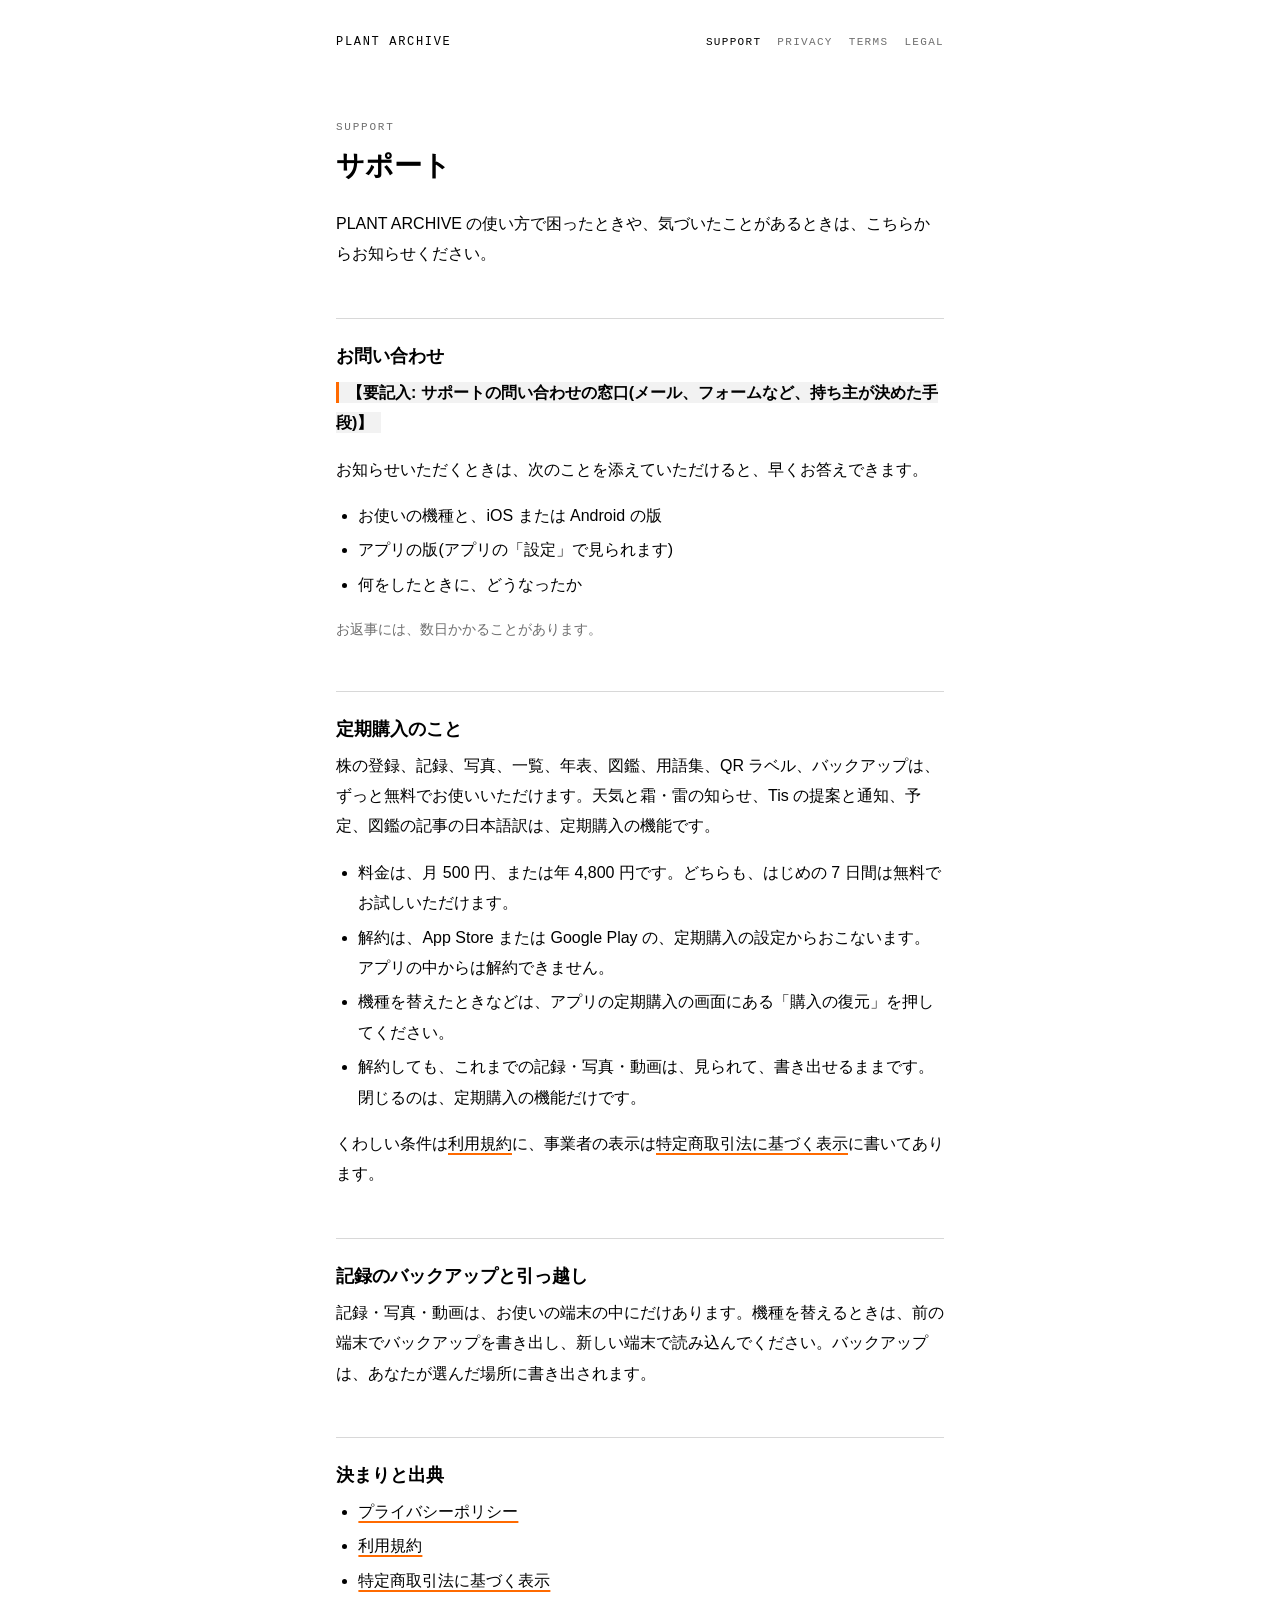
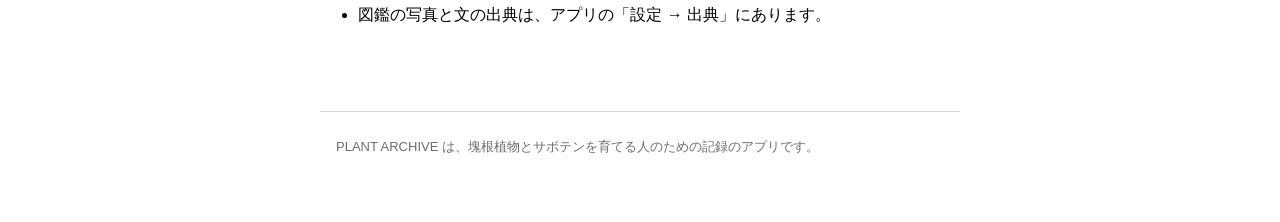
==== index.html @ 33638b3e "Add the first static support pages: support, privacy, terms, tokushoho Local only; the owner's name," ====
<!doctype html>
<html lang="ja">
<head>
<meta charset="utf-8">
<meta name="viewport" content="width=device-width, initial-scale=1">
<meta name="color-scheme" content="light dark">
<meta name="description" content="PLANT ARCHIVE のサポートのページです。">
<title>サポート | PLANT ARCHIVE</title>
<link rel="stylesheet" href="style.css">
</head>
<body>
<header class="site">
<a class="brand" href="index.html">PLANT ARCHIVE</a>
<nav class="site" aria-label="ページ"><a href="index.html" aria-current="page">SUPPORT</a><a href="privacy.html">PRIVACY</a><a href="terms.html">TERMS</a><a href="tokushoho.html">LEGAL</a></nav>
</header>
<main>
<p class="label">SUPPORT</p>
<h1>サポート</h1>
<p class="lead">PLANT ARCHIVE の使い方で困ったときや、気づいたことがあるときは、こちらからお知らせください。</p>

<h2>お問い合わせ</h2>
<p><span class="todo">【要記入: サポートの問い合わせの窓口(メール、フォームなど、持ち主が決めた手段)】</span></p>
<p>お知らせいただくときは、次のことを添えていただけると、早くお答えできます。</p>
<ul>
<li>お使いの機種と、iOS または Android の版</li>
<li>アプリの版(アプリの「設定」で見られます)</li>
<li>何をしたときに、どうなったか</li>
</ul>
<p class="note">お返事には、数日かかることがあります。</p>

<h2>定期購入のこと</h2>
<p>株の登録、記録、写真、一覧、年表、図鑑、用語集、QR ラベル、バックアップは、ずっと無料でお使いいただけます。天気と霜・雷の知らせ、Tis の提案と通知、予定、図鑑の記事の日本語訳は、定期購入の機能です。</p>
<ul>
<li>料金は、月 500 円、または年 4,800 円です。どちらも、はじめの 7 日間は無料でお試しいただけます。</li>
<li>解約は、App Store または Google Play の、定期購入の設定からおこないます。アプリの中からは解約できません。</li>
<li>機種を替えたときなどは、アプリの定期購入の画面にある「購入の復元」を押してください。</li>
<li>解約しても、これまでの記録・写真・動画は、見られて、書き出せるままです。閉じるのは、定期購入の機能だけです。</li>
</ul>
<p>くわしい条件は<a href="terms.html">利用規約</a>に、事業者の表示は<a href="tokushoho.html">特定商取引法に基づく表示</a>に書いてあります。</p>

<h2>記録のバックアップと引っ越し</h2>
<p>記録・写真・動画は、お使いの端末の中にだけあります。機種を替えるときは、前の端末でバックアップを書き出し、新しい端末で読み込んでください。バックアップは、あなたが選んだ場所に書き出されます。</p>

<h2>決まりと出典</h2>
<ul>
<li><a href="privacy.html">プライバシーポリシー</a></li>
<li><a href="terms.html">利用規約</a></li>
<li><a href="tokushoho.html">特定商取引法に基づく表示</a></li>
<li>図鑑の写真と文の出典は、アプリの「設定 → 出典」にあります。</li>
</ul>
</main>
<footer class="site">
<p>PLANT ARCHIVE は、塊根植物とサボテンを育てる人のための記録のアプリです。</p>
</footer>
</body>
</html>
---- style.css ----
:root {
  --bg: #ffffff;
  --surface: #f2f2f2;
  --text: #000000;
  --muted: #6e6e6e;
  --rule: #d8d8d8;
  --orange: #ff6a00;
  --mono: ui-monospace, "SF Mono", Menlo, Consolas, monospace;
}

@media (prefers-color-scheme: dark) {
  :root {
    --bg: #000000;
    --surface: #1a1a1a;
    --text: #f5f5f5;
    --muted: #9a9a9a;
    --rule: #383838;
  }
}

* { box-sizing: border-box; }

html { -webkit-text-size-adjust: 100%; text-size-adjust: 100%; }

body {
  margin: 0;
  background: var(--bg);
  color: var(--text);
  font-family: -apple-system, BlinkMacSystemFont, "Hiragino Sans", "Hiragino Kaku Gothic ProN", "Yu Gothic", "Noto Sans JP", sans-serif;
  font-size: 16px;
  line-height: 1.9;
  overflow-wrap: anywhere;
}

main, header.site, footer.site {
  max-width: 640px;
  margin: 0 auto;
  padding-left: 16px;
  padding-right: 16px;
}

header.site {
  padding-top: 24px;
  padding-bottom: 8px;
  display: flex;
  flex-wrap: wrap;
  align-items: baseline;
  justify-content: space-between;
  gap: 8px 24px;
}

.brand {
  font-family: var(--mono);
  font-size: 12px;
  letter-spacing: 0.14em;
  text-transform: uppercase;
  color: var(--text);
  text-decoration: none;
}

nav.site { display: flex; flex-wrap: wrap; gap: 4px 16px; }

nav.site a {
  font-family: var(--mono);
  font-size: 11px;
  letter-spacing: 0.12em;
  text-transform: uppercase;
  color: var(--muted);
  text-decoration: none;
  padding: 8px 0;
}

nav.site a[aria-current="page"] { color: var(--text); }

main { padding-top: 48px; padding-bottom: 64px; }

.label {
  font-family: var(--mono);
  font-size: 11px;
  letter-spacing: 0.16em;
  text-transform: uppercase;
  color: var(--muted);
  margin: 0 0 8px;
}

h1 {
  font-size: 28px;
  line-height: 1.4;
  font-weight: 700;
  margin: 0 0 24px;
}

h2 {
  font-size: 18px;
  line-height: 1.5;
  font-weight: 700;
  margin: 48px 0 8px;
  padding-top: 24px;
  border-top: 1px solid var(--rule);
}

p, ul, ol, dl { margin: 0 0 16px; }

ul, ol { padding-left: 1.4em; }
li { margin-bottom: 4px; }

a {
  color: inherit;
  text-decoration: underline;
  text-decoration-color: var(--orange);
  text-decoration-thickness: 2px;
  text-underline-offset: 4px;
}

.lead { color: var(--text); margin-bottom: 32px; }
.note { color: var(--muted); font-size: 14px; }
.date { font-family: var(--mono); font-size: 12px; letter-spacing: 0.08em; color: var(--muted); }

.todo {
  background: var(--surface);
  padding: 2px 8px;
  border-left: 3px solid var(--orange);
  font-weight: 700;
}

dl.rows { border-top: 1px solid var(--rule); }
dl.rows div { padding: 12px 0; border-bottom: 1px solid var(--rule); }
dl.rows dt { font-weight: 700; margin: 0 0 4px; }
dl.rows dd { margin: 0; }

.price {
  font-family: var(--mono);
  font-size: 20px;
  letter-spacing: 0.02em;
}

footer.site {
  padding-top: 24px;
  padding-bottom: 48px;
  border-top: 1px solid var(--rule);
  color: var(--muted);
  font-size: 13px;
  line-height: 1.7;
}

:focus-visible { outline: 2px solid var(--orange); outline-offset: 2px; }
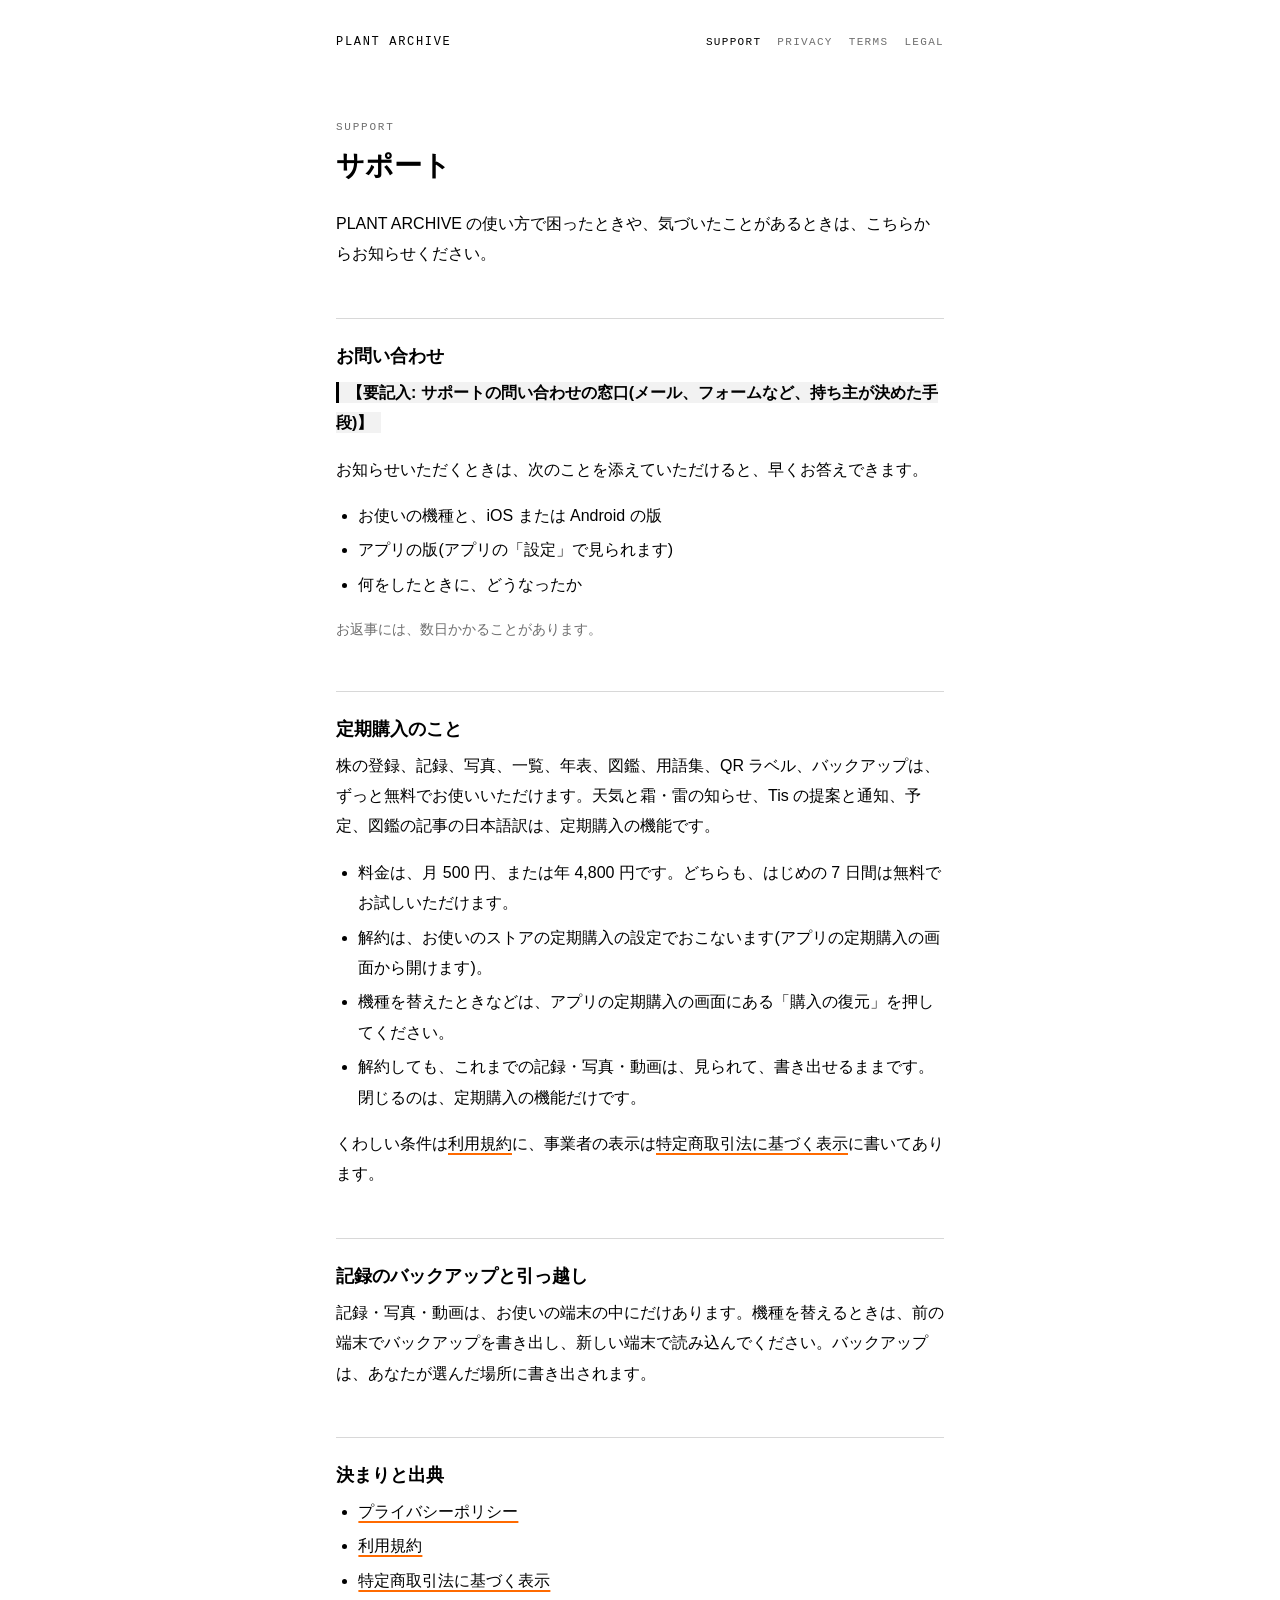
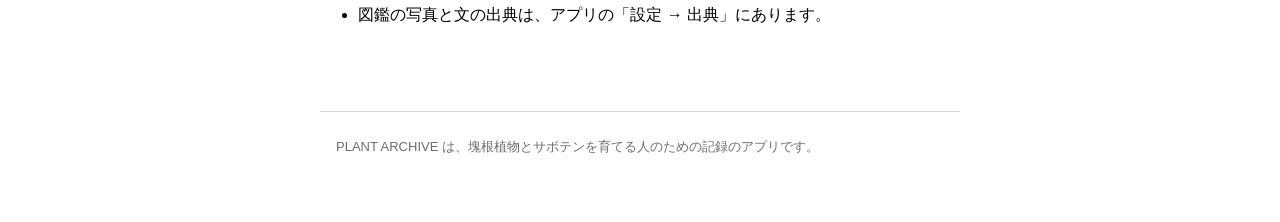
==== commit 59f208b8: "Support pages: cancellation is in the store's subscription settings (opened from the app's subscript" ====
--- a/index.html
+++ b/index.html
@@ -32,7 +32,7 @@
 <p>株の登録、記録、写真、一覧、年表、図鑑、用語集、QR ラベル、バックアップは、ずっと無料でお使いいただけます。天気と霜・雷の知らせ、Tis の提案と通知、予定、図鑑の記事の日本語訳は、定期購入の機能です。</p>
 <ul>
 <li>料金は、月 500 円、または年 4,800 円です。どちらも、はじめの 7 日間は無料でお試しいただけます。</li>
-<li>解約は、App Store または Google Play の、定期購入の設定からおこないます。アプリの中からは解約できません。</li>
+<li>解約は、お使いのストアの定期購入の設定でおこないます(アプリの定期購入の画面から開けます)。</li>
 <li>機種を替えたときなどは、アプリの定期購入の画面にある「購入の復元」を押してください。</li>
 <li>解約しても、これまでの記録・写真・動画は、見られて、書き出せるままです。閉じるのは、定期購入の機能だけです。</li>
 </ul>
--- a/style.css
+++ b/style.css
@@ -119,7 +119,7 @@
 .todo {
   background: var(--surface);
   padding: 2px 8px;
-  border-left: 3px solid var(--orange);
+  border-left: 3px solid var(--text);
   font-weight: 700;
 }
 
@@ -143,4 +143,4 @@
   line-height: 1.7;
 }
 
-:focus-visible { outline: 2px solid var(--orange); outline-offset: 2px; }
+:focus-visible { outline: 2px solid var(--text); outline-offset: 2px; }
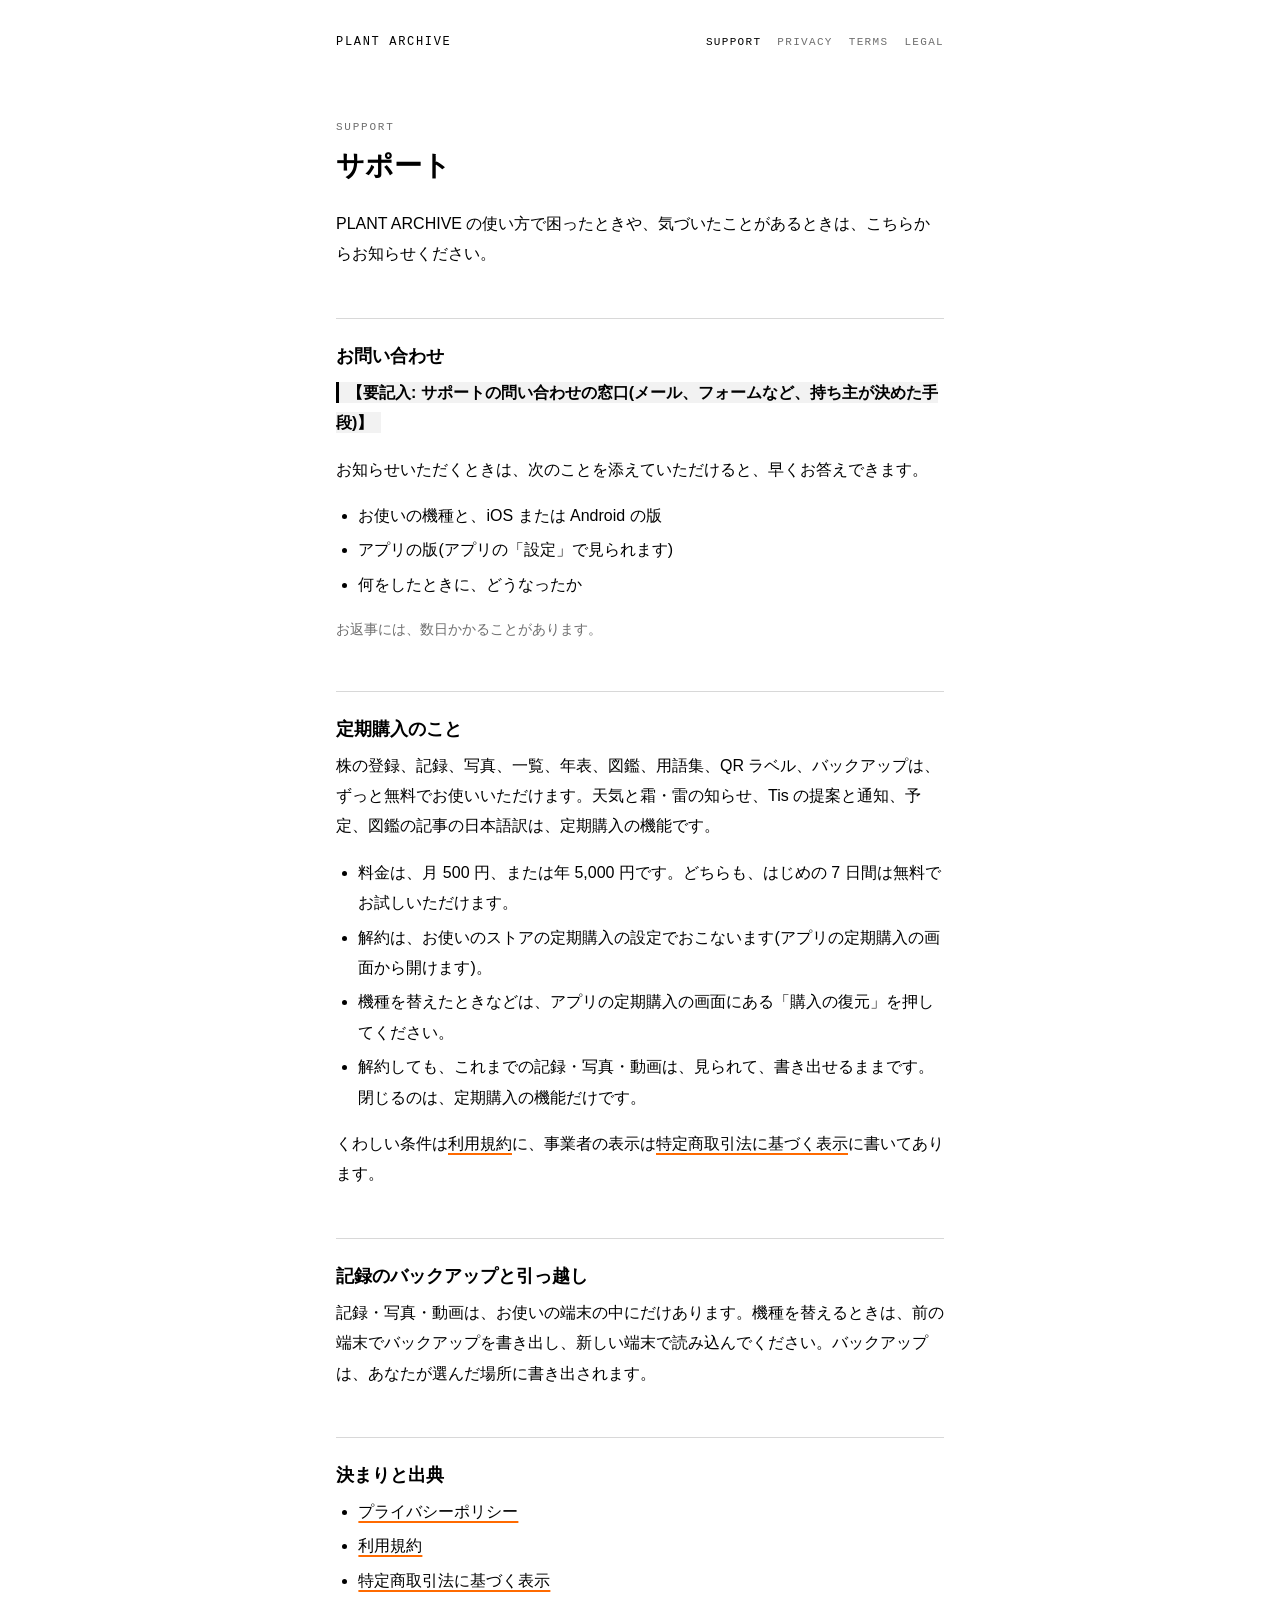
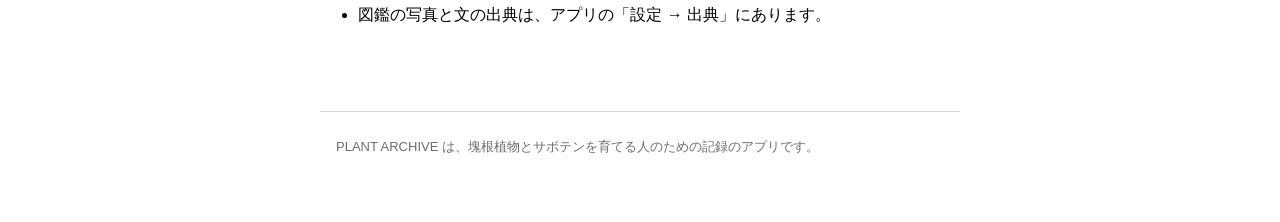
==== commit af182bf2: "The annual plan is 5,000 yen: the App Store has no 4,800 yen price point (the owner chose 5,000, 202" ====
--- a/index.html
+++ b/index.html
@@ -31,7 +31,7 @@
 <h2>定期購入のこと</h2>
 <p>株の登録、記録、写真、一覧、年表、図鑑、用語集、QR ラベル、バックアップは、ずっと無料でお使いいただけます。天気と霜・雷の知らせ、Tis の提案と通知、予定、図鑑の記事の日本語訳は、定期購入の機能です。</p>
 <ul>
-<li>料金は、月 500 円、または年 4,800 円です。どちらも、はじめの 7 日間は無料でお試しいただけます。</li>
+<li>料金は、月 500 円、または年 5,000 円です。どちらも、はじめの 7 日間は無料でお試しいただけます。</li>
 <li>解約は、お使いのストアの定期購入の設定でおこないます(アプリの定期購入の画面から開けます)。</li>
 <li>機種を替えたときなどは、アプリの定期購入の画面にある「購入の復元」を押してください。</li>
 <li>解約しても、これまでの記録・写真・動画は、見られて、書き出せるままです。閉じるのは、定期購入の機能だけです。</li>
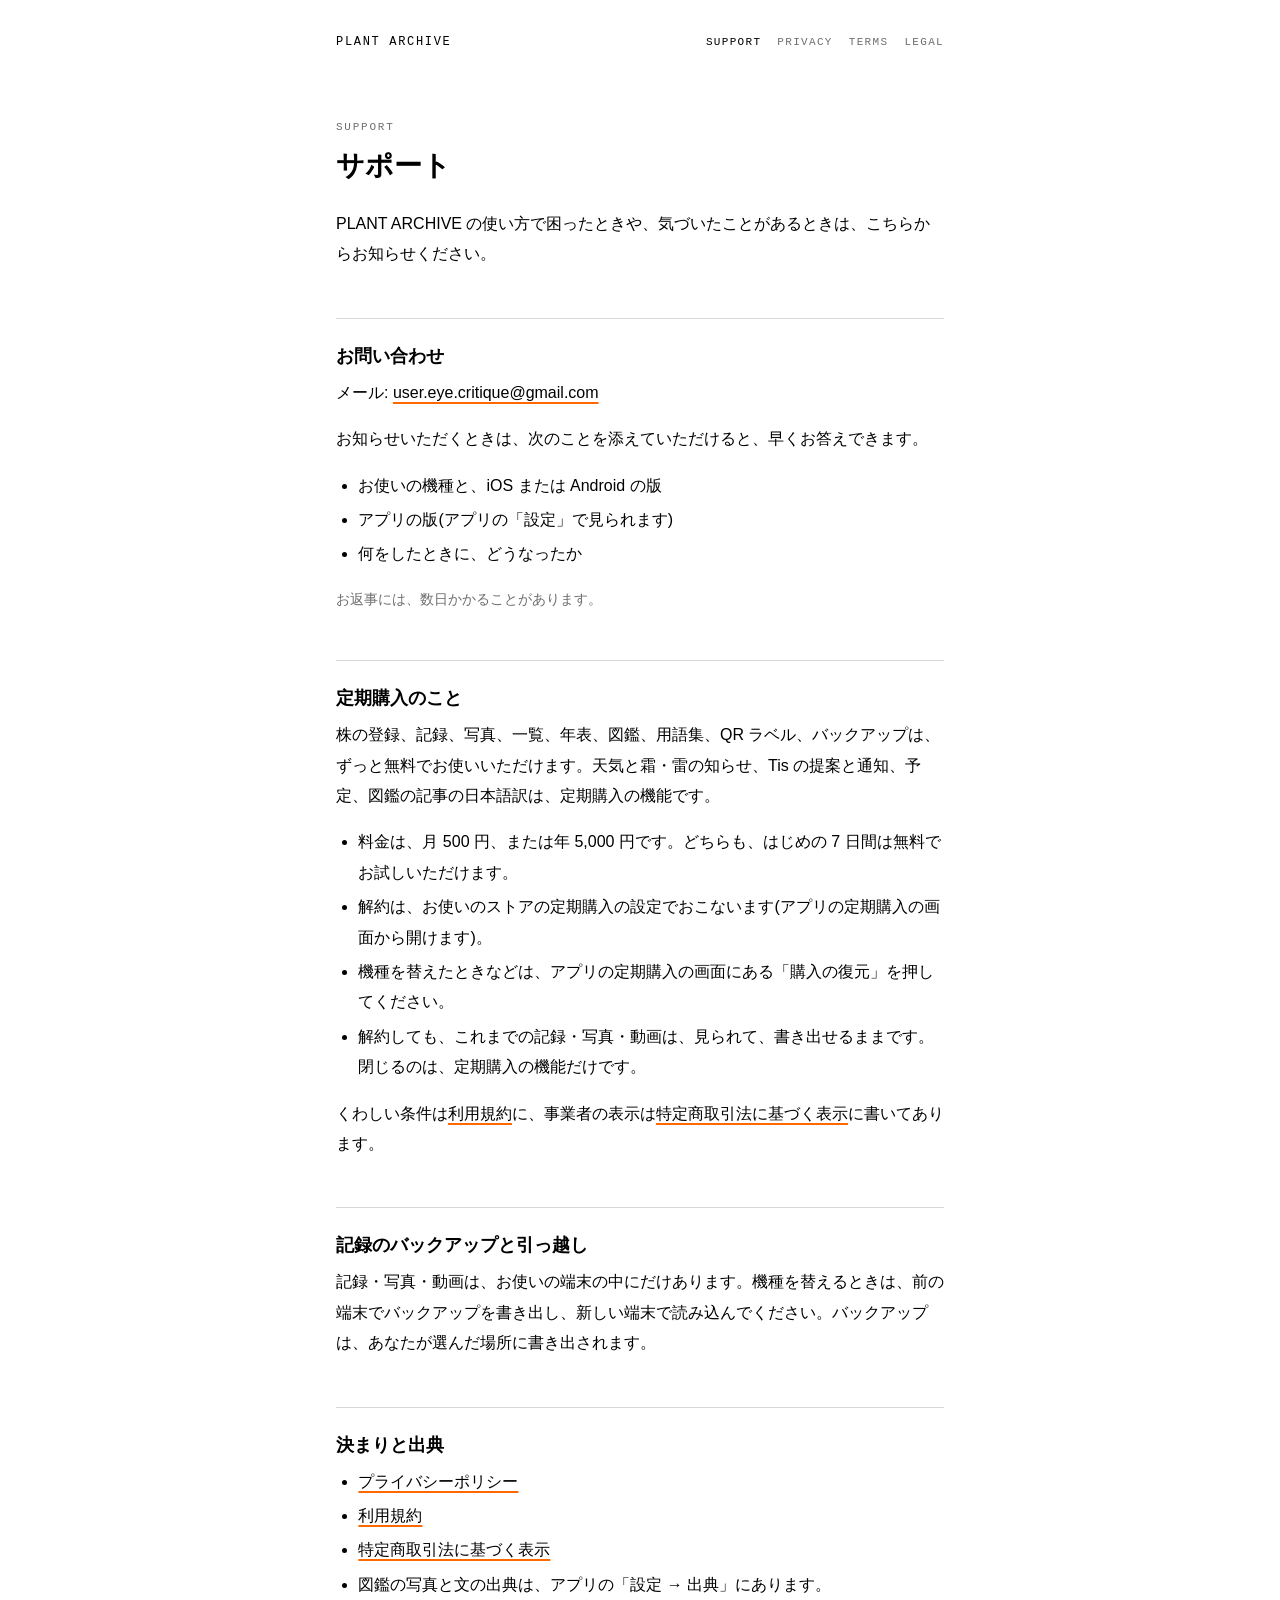
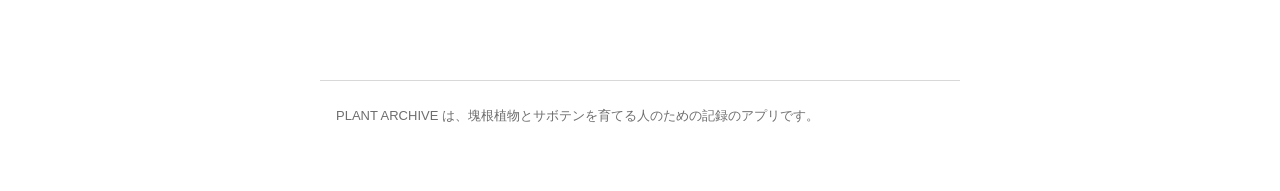
==== commit 032a9e70: "Fill in the owner's contact address and name (the owner gave them, 2026-10-27); no 要記入 left Co-Autho" ====
--- a/index.html
+++ b/index.html
@@ -19,7 +19,7 @@
 <p class="lead">PLANT ARCHIVE の使い方で困ったときや、気づいたことがあるときは、こちらからお知らせください。</p>
 
 <h2>お問い合わせ</h2>
-<p><span class="todo">【要記入: サポートの問い合わせの窓口(メール、フォームなど、持ち主が決めた手段)】</span></p>
+<p>メール: <a href="mailto:user.eye.critique@gmail.com">user.eye.critique@gmail.com</a></p>
 <p>お知らせいただくときは、次のことを添えていただけると、早くお答えできます。</p>
 <ul>
 <li>お使いの機種と、iOS または Android の版</li>
